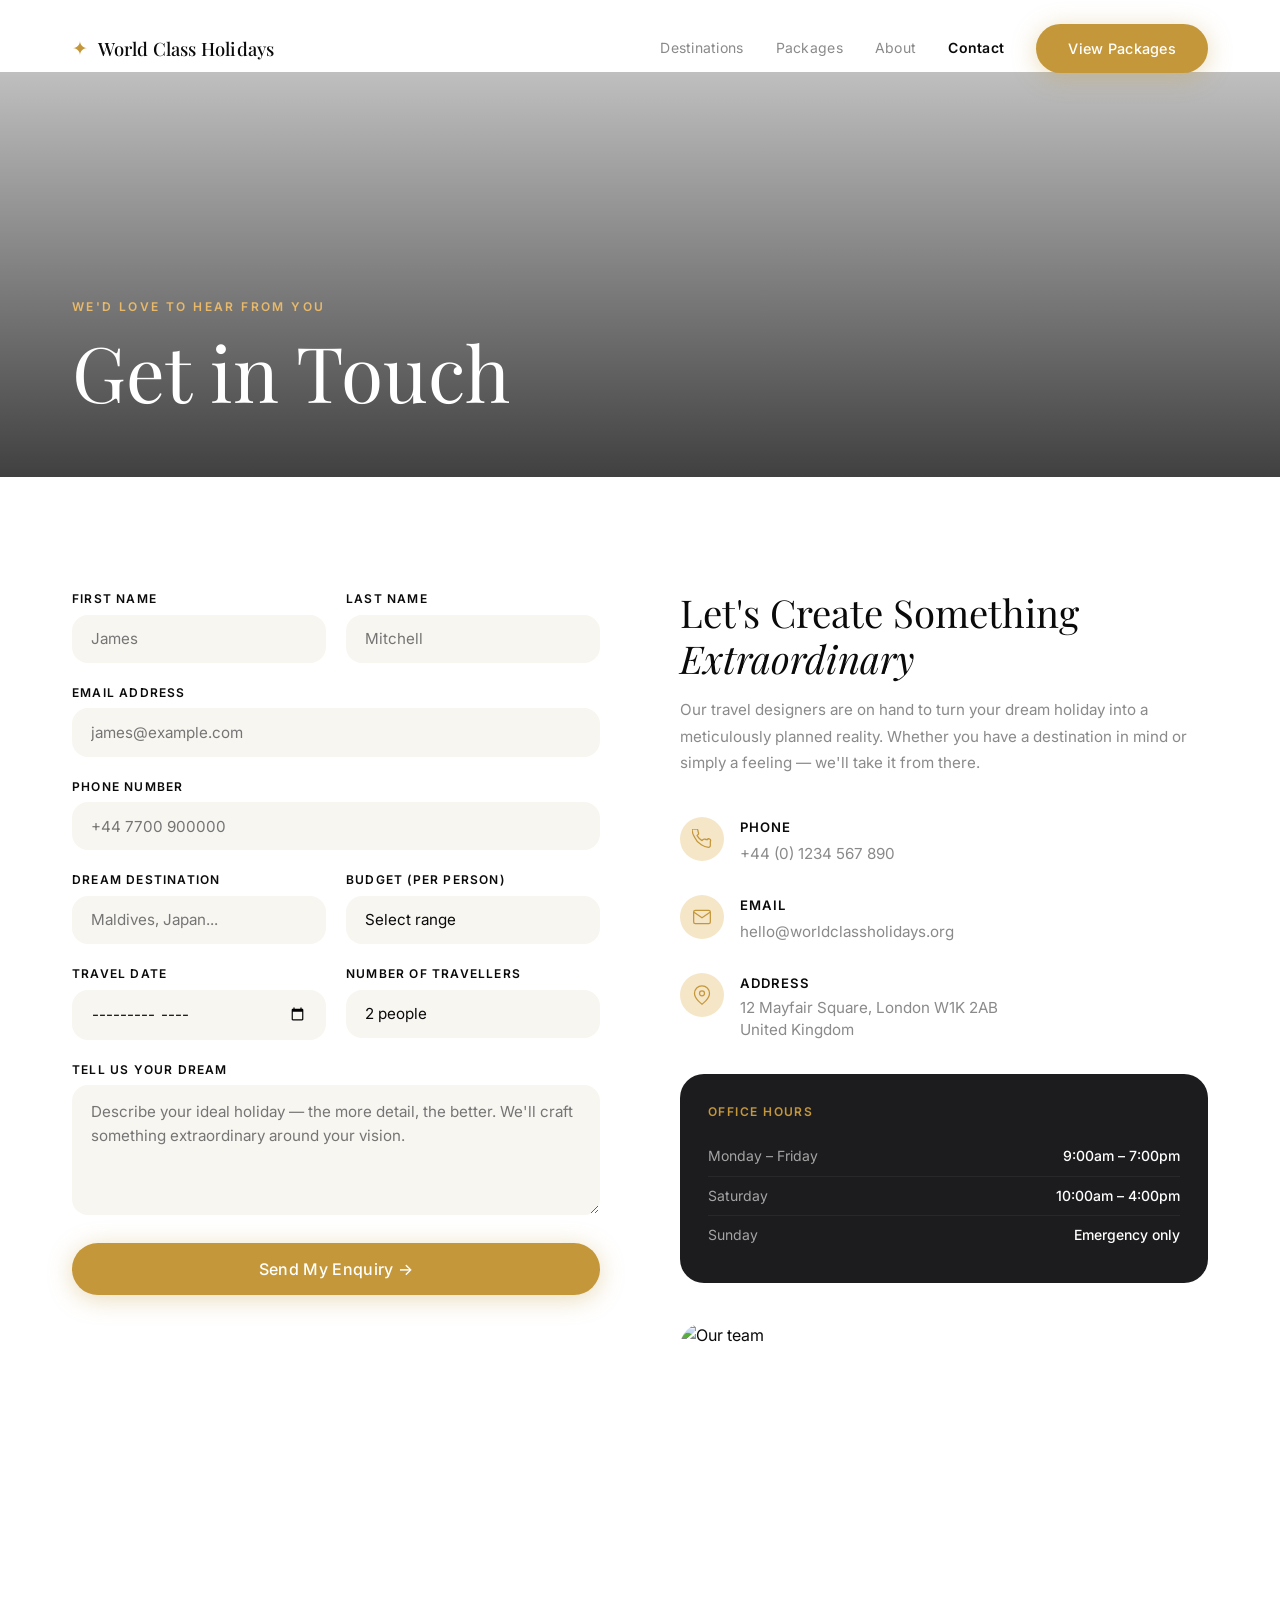
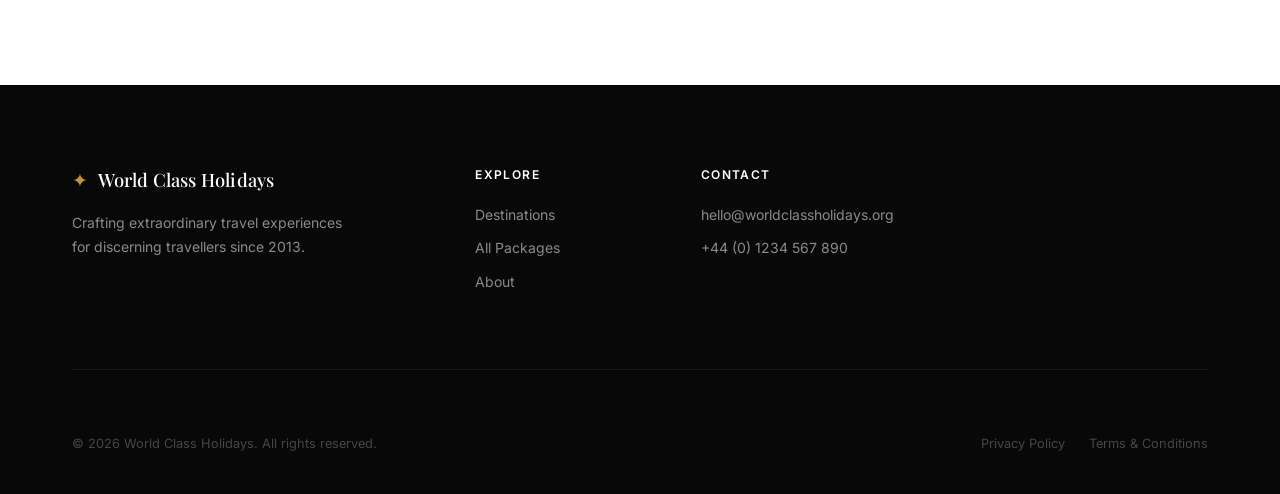
==== contact.html @ 03d46b6d "init" ====
<!DOCTYPE html>
<html lang="en">
<head>
  <meta charset="UTF-8" />
  <meta name="viewport" content="width=device-width, initial-scale=1.0" />
  <title>Contact — World Class Holidays</title>
  <link rel="preconnect" href="https://fonts.googleapis.com" />
  <link rel="preconnect" href="https://fonts.gstatic.com" crossorigin />
  <link href="https://fonts.googleapis.com/css2?family=Playfair+Display:ital,wght@0,300;0,400;0,500;0,700;1,300;1,400&family=Inter:wght@300;400;500;600&display=swap" rel="stylesheet" />
  <link rel="stylesheet" href="style.css" />
  <style>
    .contact-layout {
      display: grid;
      grid-template-columns: 1fr 1fr;
      gap: 5rem;
      align-items: start;
    }
    @media (max-width: 800px) { .contact-layout { grid-template-columns: 1fr; gap: 3rem; } }

    /* Form */
    .contact-form { display: flex; flex-direction: column; gap: 1.25rem; }
    .form-row { display: grid; grid-template-columns: 1fr 1fr; gap: 1.25rem; }
    @media (max-width: 560px) { .form-row { grid-template-columns: 1fr; } }

    .form-group { display: flex; flex-direction: column; gap: 0.4rem; }
    .form-group label {
      font-size: 0.75rem; font-weight: 600;
      letter-spacing: 0.1em; text-transform: uppercase;
      color: var(--dark);
    }
    .form-group input,
    .form-group select,
    .form-group textarea {
      background: var(--off-white);
      border: 1.5px solid transparent;
      border-radius: var(--radius-md);
      padding: 0.85rem 1.1rem;
      font-size: 0.95rem;
      color: var(--dark);
      transition: border-color 0.3s, box-shadow 0.3s;
      font-family: var(--font-body);
      width: 100%;
    }
    .form-group input:focus,
    .form-group select:focus,
    .form-group textarea:focus {
      border-color: var(--gold);
      box-shadow: 0 0 0 4px rgba(196,151,58,0.12);
      outline: none;
      background: var(--white);
    }
    .form-group textarea { resize: vertical; min-height: 130px; line-height: 1.6; }
    .form-group select { appearance: none; cursor: pointer; }

    .form-submit { margin-top: 0.5rem; }
    .form-submit .btn { width: 100%; justify-content: center; padding: 1rem; font-size: 1rem; }

    /* Contact Info */
    .contact-info__title {
      font-family: var(--font-display);
      font-size: clamp(1.8rem, 3vw, 2.8rem);
      font-weight: 400; line-height: 1.2;
      color: var(--dark); margin-bottom: 1rem;
    }
    .contact-info > p {
      font-size: 0.95rem; color: var(--gray-1);
      line-height: 1.75; margin-bottom: 2.5rem;
    }
    .contact-detail {
      display: flex; gap: 1rem;
      align-items: flex-start;
      margin-bottom: 1.75rem;
    }
    .contact-detail__icon {
      width: 44px; height: 44px; flex-shrink: 0;
      border-radius: 50%;
      background: var(--gold-pale);
      display: flex; align-items: center; justify-content: center;
      color: var(--gold); font-size: 1.1rem;
    }
    .contact-detail__icon svg { width: 20px; height: 20px; }
    .contact-detail__text strong {
      display: block; font-size: 0.82rem;
      font-weight: 600; letter-spacing: 0.08em;
      text-transform: uppercase; color: var(--dark);
      margin-bottom: 0.2rem;
    }
    .contact-detail__text a,
    .contact-detail__text p {
      font-size: 0.95rem; color: var(--gray-1);
      line-height: 1.5; transition: color 0.3s;
    }
    .contact-detail__text a:hover { color: var(--gold); }

    .contact-image {
      margin-top: 2.5rem;
      border-radius: var(--radius-lg);
      overflow: hidden;
    }
    .contact-image img {
      width: 100%; height: 250px;
      object-fit: cover; display: block;
    }

    /* Success message */
    .form-success {
      display: none;
      text-align: center;
      padding: 3rem 2rem;
      background: var(--off-white);
      border-radius: var(--radius-lg);
    }
    .form-success.show { display: block; }
    .form-success__icon { font-size: 3rem; margin-bottom: 1rem; }
    .form-success h3 {
      font-family: var(--font-display);
      font-size: 1.8rem; font-weight: 400;
      color: var(--dark); margin-bottom: 0.5rem;
    }
    .form-success p { font-size: 0.95rem; color: var(--gray-1); line-height: 1.6; }

    /* Office hours card */
    .hours-card {
      background: var(--dark-3);
      border-radius: var(--radius-lg);
      padding: 1.75rem;
      margin-top: 2rem;
    }
    .hours-card h4 {
      font-size: 0.75rem; font-weight: 600;
      letter-spacing: 0.12em; text-transform: uppercase;
      color: var(--gold); margin-bottom: 1rem;
    }
    .hours-row {
      display: flex; justify-content: space-between;
      padding: 0.5rem 0;
      border-bottom: 1px solid rgba(255,255,255,0.05);
    }
    .hours-row:last-child { border: none; }
    .hours-row span { font-size: 0.875rem; color: rgba(255,255,255,0.6); }
    .hours-row strong { font-size: 0.875rem; font-weight: 500; color: var(--white); }
  </style>
</head>
<body>
  <header class="nav scrolled" id="nav">
    <div class="nav__inner">
      <a href="index.html" class="nav__logo">
        <span class="nav__logo-mark">✦</span>
        <span class="nav__logo-text" style="color:var(--dark)">World Class Holidays</span>
      </a>
      <nav class="nav__links">
        <a href="destinations.html" style="color:var(--gray-1)">Destinations</a>
        <a href="packages.html" style="color:var(--gray-1)">Packages</a>
        <a href="index.html#about" style="color:var(--gray-1)">About</a>
        <a href="contact.html" style="color:var(--dark);font-weight:600">Contact</a>
      </nav>
      <a href="packages.html" class="btn btn--gold nav__cta">View Packages</a>
      <button class="nav__burger" id="burger" aria-label="Menu">
        <span style="background:var(--dark)"></span>
        <span style="background:var(--dark)"></span>
        <span style="background:var(--dark)"></span>
      </button>
    </div>
    <div class="nav__mobile" id="mobileMenu">
      <a href="destinations.html">Destinations</a>
      <a href="packages.html">Packages</a>
      <a href="index.html#about">About</a>
      <a href="contact.html">Contact</a>
      <a href="packages.html" class="btn btn--gold">View Packages</a>
    </div>
  </header>

  <div style="height:72px"></div>

  <!-- Page Hero -->
  <section class="page-hero" style="height:45vh;min-height:350px">
    <div class="page-hero__bg" style="background-image:url('https://images.unsplash.com/photo-1521737604893-d14cc237f11d?w=1920&q=80')"></div>
    <div class="page-hero__overlay"></div>
    <div class="page-hero__content container">
      <p class="section__eyebrow">We'd Love to Hear From You</p>
      <h1>Get in Touch</h1>
    </div>
  </section>

  <!-- Contact Section -->
  <section class="section" style="background:var(--white)">
    <div class="container">
      <div class="contact-layout">

        <!-- Form -->
        <div class="reveal">
          <div class="contact-form" id="contactForm">
            <div class="form-row">
              <div class="form-group">
                <label>First Name</label>
                <input type="text" placeholder="James" required />
              </div>
              <div class="form-group">
                <label>Last Name</label>
                <input type="text" placeholder="Mitchell" required />
              </div>
            </div>
            <div class="form-group">
              <label>Email Address</label>
              <input type="email" placeholder="james@example.com" required />
            </div>
            <div class="form-group">
              <label>Phone Number</label>
              <input type="tel" placeholder="+44 7700 900000" />
            </div>
            <div class="form-row">
              <div class="form-group">
                <label>Dream Destination</label>
                <input type="text" placeholder="Maldives, Japan..." />
              </div>
              <div class="form-group">
                <label>Budget (per person)</label>
                <select>
                  <option value="">Select range</option>
                  <option>Under £2,000</option>
                  <option>£2,000 – £4,000</option>
                  <option>£4,000 – £7,000</option>
                  <option>£7,000 – £12,000</option>
                  <option>£12,000+</option>
                </select>
              </div>
            </div>
            <div class="form-row">
              <div class="form-group">
                <label>Travel Date</label>
                <input type="month" />
              </div>
              <div class="form-group">
                <label>Number of Travellers</label>
                <select>
                  <option>1 person</option>
                  <option selected>2 people</option>
                  <option>3–4 people</option>
                  <option>5–8 people</option>
                  <option>Group (9+)</option>
                </select>
              </div>
            </div>
            <div class="form-group">
              <label>Tell Us Your Dream</label>
              <textarea placeholder="Describe your ideal holiday — the more detail, the better. We'll craft something extraordinary around your vision."></textarea>
            </div>
            <div class="form-submit">
              <button type="button" class="btn btn--gold" onclick="submitForm()">Send My Enquiry →</button>
            </div>
          </div>

          <div class="form-success" id="formSuccess">
            <div class="form-success__icon">✦</div>
            <h3>Thank You!</h3>
            <p>Your enquiry has been received. One of our travel designers will be in touch within 24 hours to start crafting your perfect journey.</p>
          </div>
        </div>

        <!-- Info -->
        <div class="contact-info reveal">
          <h2 class="contact-info__title">Let's Create Something<br /><em>Extraordinary</em></h2>
          <p>Our travel designers are on hand to turn your dream holiday into a meticulously planned reality. Whether you have a destination in mind or simply a feeling — we'll take it from there.</p>

          <div class="contact-detail">
            <div class="contact-detail__icon">
              <svg viewBox="0 0 24 24" fill="none" stroke="currentColor" stroke-width="1.5"><path d="M22 16.92v3a2 2 0 01-2.18 2 19.79 19.79 0 01-8.63-3.07A19.5 19.5 0 013.07 9.81 19.79 19.79 0 01.07 1.18 2 2 0 012.06 0h3a2 2 0 012 1.72c.127.96.361 1.903.7 2.81a2 2 0 01-.45 2.11L6.09 7.91a16 16 0 006 6l1.27-1.27a2 2 0 012.11-.45 12.84 12.84 0 002.81.7A2 2 0 0122 14.92v2z"/></svg>
            </div>
            <div class="contact-detail__text">
              <strong>Phone</strong>
              <a href="tel:+441234567890">+44 (0) 1234 567 890</a>
            </div>
          </div>

          <div class="contact-detail">
            <div class="contact-detail__icon">
              <svg viewBox="0 0 24 24" fill="none" stroke="currentColor" stroke-width="1.5"><path d="M4 4h16c1.1 0 2 .9 2 2v12c0 1.1-.9 2-2 2H4c-1.1 0-2-.9-2-2V6c0-1.1.9-2 2-2z"/><polyline points="22,6 12,13 2,6"/></svg>
            </div>
            <div class="contact-detail__text">
              <strong>Email</strong>
              <a href="mailto:hello@worldclassholidays.org">hello@worldclassholidays.org</a>
            </div>
          </div>

          <div class="contact-detail">
            <div class="contact-detail__icon">
              <svg viewBox="0 0 24 24" fill="none" stroke="currentColor" stroke-width="1.5"><path d="M21 10c0 7-9 13-9 13s-9-6-9-13a9 9 0 0118 0z"/><circle cx="12" cy="10" r="3"/></svg>
            </div>
            <div class="contact-detail__text">
              <strong>Address</strong>
              <p>12 Mayfair Square, London W1K 2AB<br />United Kingdom</p>
            </div>
          </div>

          <div class="hours-card">
            <h4>Office Hours</h4>
            <div class="hours-row">
              <span>Monday – Friday</span>
              <strong>9:00am – 7:00pm</strong>
            </div>
            <div class="hours-row">
              <span>Saturday</span>
              <strong>10:00am – 4:00pm</strong>
            </div>
            <div class="hours-row">
              <span>Sunday</span>
              <strong>Emergency only</strong>
            </div>
          </div>

          <div class="contact-image">
            <img src="https://images.unsplash.com/photo-1600880292203-757bb62b4baf?w=700&q=80" alt="Our team" loading="lazy" />
          </div>
        </div>

      </div>
    </div>
  </section>

  <footer class="footer">
    <div class="container">
      <div class="footer__top">
        <div class="footer__brand">
          <a href="index.html" class="nav__logo">
            <span class="nav__logo-mark">✦</span>
            <span class="nav__logo-text">World Class Holidays</span>
          </a>
          <p>Crafting extraordinary travel experiences for discerning travellers since 2013.</p>
        </div>
        <div class="footer__col">
          <h4>Explore</h4>
          <a href="destinations.html">Destinations</a>
          <a href="packages.html">All Packages</a>
          <a href="index.html#about">About</a>
        </div>
        <div class="footer__col">
          <h4>Contact</h4>
          <a href="mailto:hello@worldclassholidays.org">hello@worldclassholidays.org</a>
          <a href="tel:+441234567890">+44 (0) 1234 567 890</a>
        </div>
      </div>
      <div class="footer__bottom">
        <p>© 2026 World Class Holidays. All rights reserved.</p>
        <div class="footer__legal">
          <a href="#">Privacy Policy</a>
          <a href="#">Terms & Conditions</a>
        </div>
      </div>
    </div>
  </footer>

  <script src="script.js"></script>
  <script>
    function submitForm() {
      const form = document.getElementById('contactForm');
      const success = document.getElementById('formSuccess');
      form.style.opacity = '0';
      form.style.transition = 'opacity 0.4s ease';
      setTimeout(() => {
        form.style.display = 'none';
        success.classList.add('show');
      }, 400);
    }
  </script>
</body>
</html>
---- style.css ----
/* ═══════════════════════════════════════════════════════
   WORLD CLASS HOLIDAYS — Design System
   Apple-level premium travel website
═══════════════════════════════════════════════════════ */

/* ── Tokens ────────────────────────────────────────── */
:root {
  --black:      #000000;
  --dark:       #0A0A0A;
  --dark-2:     #111111;
  --dark-3:     #1C1C1E;
  --gold:       #C4973A;
  --gold-light: #E8B96A;
  --gold-pale:  #F5E6C8;
  --white:      #FFFFFF;
  --off-white:  #F8F6F1;
  --gray-1:     #8A8A8A;
  --gray-2:     #3A3A3A;
  --radius-sm:  8px;
  --radius-md:  16px;
  --radius-lg:  24px;
  --radius-xl:  40px;
  --shadow-sm:  0 2px 16px rgba(0,0,0,0.06);
  --shadow-md:  0 8px 40px rgba(0,0,0,0.10);
  --shadow-lg:  0 20px 60px rgba(0,0,0,0.14);
  --ease-spring: cubic-bezier(0.16, 1, 0.3, 1);
  --ease-out:   cubic-bezier(0.25, 0, 0, 1);
  --transition: 0.5s var(--ease-spring);
  --font-display: 'Playfair Display', Georgia, serif;
  --font-body:    'Inter', -apple-system, BlinkMacSystemFont, sans-serif;
}

/* ── Reset ─────────────────────────────────────────── */
*, *::before, *::after { box-sizing: border-box; margin: 0; padding: 0; }
html { scroll-behavior: smooth; -webkit-font-smoothing: antialiased; }
body {
  font-family: var(--font-body);
  font-size: 16px;
  line-height: 1.6;
  color: var(--dark);
  background: var(--white);
  overflow-x: hidden;
}
img { display: block; max-width: 100%; }
a { text-decoration: none; color: inherit; }
input, button { font-family: inherit; border: none; outline: none; }

/* ── Container ─────────────────────────────────────── */
.container {
  width: 100%;
  max-width: 1200px;
  margin: 0 auto;
  padding: 0 2rem;
}

/* ── Buttons ───────────────────────────────────────── */
.btn {
  display: inline-flex;
  align-items: center;
  gap: 0.5rem;
  padding: 0.8rem 2rem;
  border-radius: var(--radius-xl);
  font-size: 0.9rem;
  font-weight: 500;
  letter-spacing: 0.02em;
  cursor: pointer;
  transition: var(--transition);
  white-space: nowrap;
}
.btn--gold {
  background: var(--gold);
  color: var(--white);
  box-shadow: 0 4px 24px rgba(196,151,58,0.35);
}
.btn--gold:hover {
  background: var(--gold-light);
  transform: translateY(-2px);
  box-shadow: 0 8px 32px rgba(196,151,58,0.45);
}
.btn--outline {
  background: transparent;
  color: var(--dark);
  border: 1.5px solid rgba(0,0,0,0.2);
}
.btn--outline:hover {
  border-color: var(--gold);
  color: var(--gold);
  transform: translateY(-2px);
}
.btn--outline-white {
  background: transparent;
  color: var(--white);
  border: 1.5px solid rgba(255,255,255,0.4);
}
.btn--outline-white:hover {
  border-color: var(--white);
  background: rgba(255,255,255,0.1);
}

/* ── Scroll Reveal ─────────────────────────────────── */
.reveal {
  opacity: 0;
  transform: translateY(28px);
  transition: opacity 0.7s var(--ease-spring), transform 0.7s var(--ease-spring);
}
.reveal.visible {
  opacity: 1;
  transform: translateY(0);
}

/* ══════════════════════════════════════════════════════
   NAV
══════════════════════════════════════════════════════ */
.nav {
  position: fixed;
  top: 0; left: 0; right: 0;
  z-index: 100;
  padding: 1.5rem 0;
  transition: background 0.4s ease, padding 0.4s ease, box-shadow 0.4s ease;
}
.nav.scrolled {
  background: rgba(255,255,255,0.88);
  backdrop-filter: blur(20px);
  -webkit-backdrop-filter: blur(20px);
  padding: 1rem 0;
  box-shadow: 0 1px 0 rgba(0,0,0,0.06);
}
.nav.scrolled .nav__logo-text,
.nav.scrolled .nav__logo-mark,
.nav.scrolled .nav__links a {
  color: var(--dark);
}
.nav.scrolled .btn--outline {
  border-color: rgba(0,0,0,0.2);
  color: var(--dark);
}
.nav__inner {
  max-width: 1200px;
  margin: 0 auto;
  padding: 0 2rem;
  display: flex;
  align-items: center;
  gap: 2rem;
}
.nav__logo {
  display: flex;
  align-items: center;
  gap: 0.6rem;
  margin-right: auto;
}
.nav__logo-mark {
  color: var(--gold);
  font-size: 1.2rem;
}
.nav__logo-text {
  font-family: var(--font-display);
  font-size: 1.15rem;
  font-weight: 500;
  color: var(--white);
  transition: color 0.4s;
  letter-spacing: 0.01em;
}
.nav__links {
  display: flex;
  gap: 2rem;
}
.nav__links a {
  font-size: 0.875rem;
  font-weight: 400;
  color: rgba(255,255,255,0.85);
  letter-spacing: 0.02em;
  transition: color 0.3s;
  position: relative;
}
.nav__links a::after {
  content: '';
  position: absolute;
  bottom: -4px;
  left: 0; right: 0;
  height: 1px;
  background: var(--gold);
  transform: scaleX(0);
  transform-origin: left;
  transition: transform 0.3s var(--ease-out);
}
.nav__links a:hover { color: var(--white); }
.nav__links a:hover::after { transform: scaleX(1); }
.nav.scrolled .nav__links a { color: var(--gray-1); }
.nav.scrolled .nav__links a:hover { color: var(--dark); }
.nav__cta { display: none; }
@media (min-width: 900px) { .nav__cta { display: inline-flex; } }
.nav__burger {
  display: none;
  flex-direction: column;
  gap: 5px;
  background: none;
  cursor: pointer;
  padding: 4px;
}
.nav__burger span {
  display: block;
  width: 22px; height: 2px;
  background: var(--white);
  border-radius: 2px;
  transition: var(--transition);
}
.nav.scrolled .nav__burger span { background: var(--dark); }
@media (max-width: 899px) {
  .nav__links { display: none; }
  .nav__burger { display: flex; }
}
.nav__mobile {
  display: none;
  flex-direction: column;
  padding: 1rem 2rem 2rem;
  background: var(--white);
  border-top: 1px solid rgba(0,0,0,0.06);
  gap: 0.25rem;
}
.nav__mobile.open { display: flex; }
.nav__mobile a {
  padding: 0.75rem 0;
  font-size: 1rem;
  color: var(--dark);
  border-bottom: 1px solid rgba(0,0,0,0.05);
}
.nav__mobile .btn { margin-top: 1rem; text-align: center; justify-content: center; }

/* ══════════════════════════════════════════════════════
   HERO
══════════════════════════════════════════════════════ */
.hero {
  position: relative;
  height: 100vh;
  min-height: 700px;
  display: flex;
  align-items: center;
  overflow: hidden;
}
.hero__bg {
  position: absolute;
  inset: 0;
  background-image: url('https://images.unsplash.com/photo-1506905925346-21bda4d32df4?w=1920&q=85');
  background-size: cover;
  background-position: center;
  will-change: transform;
  animation: kenBurns 22s ease-in-out infinite alternate;
}
@keyframes kenBurns {
  from { transform: scale(1); }
  to   { transform: scale(1.07); }
}
.hero__overlay {
  position: absolute;
  inset: 0;
  background: linear-gradient(
    160deg,
    rgba(0,0,0,0.55) 0%,
    rgba(0,0,0,0.35) 50%,
    rgba(0,0,0,0.20) 100%
  );
}
.hero__content {
  position: relative;
  z-index: 2;
  max-width: 1200px;
  margin: 0 auto;
  padding: 0 2rem;
  padding-top: 5rem;
  width: 100%;
}
.hero__eyebrow {
  font-size: 0.8rem;
  font-weight: 500;
  letter-spacing: 0.18em;
  text-transform: uppercase;
  color: var(--gold-light);
  margin-bottom: 1.25rem;
  transition-delay: 0.1s;
}
.hero__title {
  font-family: var(--font-display);
  font-size: clamp(3rem, 7vw, 6.5rem);
  font-weight: 300;
  line-height: 1.08;
  color: var(--white);
  margin-bottom: 1.5rem;
  transition-delay: 0.2s;
}
.hero__title em {
  font-style: italic;
  color: var(--gold-light);
}
.hero__sub {
  font-size: clamp(1rem, 1.6vw, 1.2rem);
  font-weight: 300;
  color: rgba(255,255,255,0.8);
  max-width: 520px;
  line-height: 1.7;
  margin-bottom: 3rem;
  transition-delay: 0.3s;
}
.hero__search { transition-delay: 0.45s; }

/* Search Bar */
.search-bar {
  display: flex;
  align-items: center;
  background: rgba(255,255,255,0.12);
  backdrop-filter: blur(20px);
  -webkit-backdrop-filter: blur(20px);
  border: 1px solid rgba(255,255,255,0.25);
  border-radius: var(--radius-xl);
  padding: 0.5rem 0.5rem 0.5rem 1.5rem;
  max-width: 700px;
  gap: 0;
  box-shadow: 0 8px 40px rgba(0,0,0,0.25);
}
.search-bar__field {
  flex: 1;
  padding: 0.5rem 1.5rem 0.5rem 0;
  min-width: 0;
}
.search-bar__field label {
  display: block;
  font-size: 0.7rem;
  font-weight: 600;
  letter-spacing: 0.1em;
  text-transform: uppercase;
  color: rgba(255,255,255,0.6);
  margin-bottom: 0.2rem;
}
.search-bar__field input {
  background: none;
  color: var(--white);
  font-size: 0.95rem;
  font-weight: 400;
  width: 100%;
}
.search-bar__field input::placeholder { color: rgba(255,255,255,0.55); }
.search-bar__divider {
  width: 1px;
  height: 32px;
  background: rgba(255,255,255,0.2);
  margin: 0 0.5rem;
  flex-shrink: 0;
}
.search-bar__btn {
  background: var(--gold);
  color: var(--white);
  border-radius: var(--radius-xl);
  padding: 0.9rem 1.8rem;
  font-size: 0.9rem;
  font-weight: 600;
  cursor: pointer;
  transition: var(--transition);
  flex-shrink: 0;
  box-shadow: 0 4px 20px rgba(196,151,58,0.4);
}
.search-bar__btn:hover {
  background: var(--gold-light);
  transform: scale(1.03);
}

/* Scroll Hint */
.hero__scroll-hint {
  position: absolute;
  bottom: 2.5rem;
  left: 50%;
  transform: translateX(-50%);
  z-index: 2;
  display: flex;
  flex-direction: column;
  align-items: center;
  gap: 0.5rem;
}
.hero__scroll-hint span {
  font-size: 0.7rem;
  letter-spacing: 0.15em;
  text-transform: uppercase;
  color: rgba(255,255,255,0.5);
}
.hero__scroll-line {
  width: 1px;
  height: 50px;
  background: linear-gradient(to bottom, rgba(255,255,255,0.5), transparent);
  animation: scrollPulse 2s ease-in-out infinite;
}
@keyframes scrollPulse {
  0%, 100% { opacity: 0.3; transform: scaleY(1); }
  50%       { opacity: 1;   transform: scaleY(1.1); }
}

/* ══════════════════════════════════════════════════════
   STATS
══════════════════════════════════════════════════════ */
.stats {
  padding: 4rem 0;
  background: var(--dark);
  border-top: 1px solid rgba(255,255,255,0.05);
}
.stats__grid {
  display: grid;
  grid-template-columns: repeat(4, 1fr);
  gap: 2rem;
  text-align: center;
}
@media (max-width: 700px) { .stats__grid { grid-template-columns: repeat(2, 1fr); } }
.stats__item p {
  font-size: 0.8rem;
  font-weight: 400;
  letter-spacing: 0.08em;
  text-transform: uppercase;
  color: var(--gray-1);
  margin-top: 0.4rem;
}
.stats__num {
  font-family: var(--font-display);
  font-size: clamp(2.2rem, 4vw, 3.5rem);
  font-weight: 300;
  color: var(--white);
}
.stats__suffix {
  font-family: var(--font-display);
  font-size: 1.8rem;
  font-weight: 300;
  color: var(--gold);
}

/* ══════════════════════════════════════════════════════
   SECTION SHARED
══════════════════════════════════════════════════════ */
.section { padding: 7rem 0; }
.section__header {
  text-align: center;
  max-width: 640px;
  margin: 0 auto 4rem;
}
.section__eyebrow {
  font-size: 0.75rem;
  font-weight: 600;
  letter-spacing: 0.2em;
  text-transform: uppercase;
  color: var(--gold);
  margin-bottom: 0.8rem;
}
.section__title {
  font-family: var(--font-display);
  font-size: clamp(2rem, 4vw, 3rem);
  font-weight: 400;
  line-height: 1.2;
  color: var(--dark);
  margin-bottom: 1rem;
}
.section__sub {
  font-size: 1.05rem;
  font-weight: 300;
  color: var(--gray-1);
  line-height: 1.7;
}
.section__cta { text-align: center; margin-top: 3rem; }

/* ══════════════════════════════════════════════════════
   DESTINATIONS
══════════════════════════════════════════════════════ */
.destinations { background: var(--off-white); }
.dest__grid {
  display: grid;
  grid-template-columns: repeat(3, 1fr);
  grid-template-rows: auto auto;
  gap: 1.25rem;
}
@media (max-width: 900px) { .dest__grid { grid-template-columns: repeat(2, 1fr); } }
@media (max-width: 600px) { .dest__grid { grid-template-columns: 1fr; } }

.dest__card {
  position: relative;
  border-radius: var(--radius-lg);
  overflow: hidden;
  background: var(--dark);
  cursor: pointer;
  transition: transform 0.5s var(--ease-spring), box-shadow 0.5s var(--ease-spring);
  box-shadow: var(--shadow-sm);
}
.dest__card:hover {
  transform: translateY(-8px);
  box-shadow: var(--shadow-lg);
}
.dest__card--large {
  grid-column: span 1;
  grid-row: span 2;
}
@media (max-width: 900px) { .dest__card--large { grid-column: span 2; grid-row: span 1; } }
@media (max-width: 600px) { .dest__card--large { grid-column: span 1; } }

.dest__img {
  width: 100%;
  height: 100%;
  min-height: 240px;
  background-size: cover;
  background-position: center;
  transition: transform 0.7s var(--ease-spring);
}
.dest__card--large .dest__img { min-height: 500px; }
.dest__card:hover .dest__img { transform: scale(1.05); }

.dest__info {
  position: absolute;
  bottom: 0; left: 0; right: 0;
  padding: 2rem 1.5rem 1.5rem;
  background: linear-gradient(to top, rgba(0,0,0,0.80) 0%, transparent 100%);
  color: var(--white);
}
.dest__region {
  font-size: 0.72rem;
  letter-spacing: 0.15em;
  text-transform: uppercase;
  color: var(--gold-light);
  margin-bottom: 0.3rem;
}
.dest__info h3 {
  font-family: var(--font-display);
  font-size: 1.6rem;
  font-weight: 400;
  margin-bottom: 0.4rem;
}
.dest__card--large .dest__info h3 { font-size: 2.2rem; }
.dest__desc {
  font-size: 0.9rem;
  color: rgba(255,255,255,0.7);
  margin-bottom: 0.75rem;
}
.dest__link {
  font-size: 0.82rem;
  font-weight: 600;
  letter-spacing: 0.04em;
  color: var(--gold-light);
  display: inline-flex;
  align-items: center;
  gap: 0.3rem;
  transition: gap 0.3s;
}
.dest__link:hover { gap: 0.7rem; }
.dest__link span { transition: transform 0.3s; }
.dest__card:hover .dest__link span { transform: translateX(4px); }

/* ══════════════════════════════════════════════════════
   PACKAGES
══════════════════════════════════════════════════════ */
.packages { background: var(--white); }
.pkg__grid {
  display: grid;
  grid-template-columns: repeat(3, 1fr);
  gap: 1.5rem;
}
@media (max-width: 900px) { .pkg__grid { grid-template-columns: repeat(2, 1fr); } }
@media (max-width: 600px) { .pkg__grid { grid-template-columns: 1fr; } }

.pkg__card {
  border-radius: var(--radius-lg);
  overflow: hidden;
  background: var(--white);
  box-shadow: var(--shadow-sm);
  border: 1px solid rgba(0,0,0,0.06);
  transition: transform 0.5s var(--ease-spring), box-shadow 0.5s var(--ease-spring);
}
.pkg__card:hover {
  transform: translateY(-8px);
  box-shadow: var(--shadow-lg);
}
.pkg__img {
  position: relative;
  height: 220px;
  background-size: cover;
  background-position: center;
  transition: transform 0.7s var(--ease-spring);
  overflow: hidden;
}
.pkg__card:hover .pkg__img { transform: scale(1.04); }
.pkg__badge {
  position: absolute;
  top: 1rem; left: 1rem;
  background: var(--gold);
  color: var(--white);
  font-size: 0.72rem;
  font-weight: 600;
  letter-spacing: 0.06em;
  text-transform: uppercase;
  padding: 0.3rem 0.8rem;
  border-radius: var(--radius-xl);
}
.pkg__badge--new { background: #1D6344; }
.pkg__body {
  padding: 1.75rem;
}
.pkg__tag {
  font-size: 0.75rem;
  font-weight: 600;
  letter-spacing: 0.12em;
  text-transform: uppercase;
  color: var(--gold);
  margin-bottom: 0.5rem;
}
.pkg__body h3 {
  font-family: var(--font-display);
  font-size: 1.5rem;
  font-weight: 400;
  margin-bottom: 0.75rem;
  color: var(--dark);
}
.pkg__body > p {
  font-size: 0.9rem;
  color: var(--gray-1);
  line-height: 1.65;
  margin-bottom: 1.25rem;
}
.pkg__features {
  list-style: none;
  display: flex;
  flex-direction: column;
  gap: 0.4rem;
  margin-bottom: 1.5rem;
}
.pkg__features li {
  font-size: 0.85rem;
  color: var(--dark);
  font-weight: 400;
}
.pkg__features li::first-letter { color: var(--gold); }
.pkg__footer {
  display: flex;
  align-items: center;
  justify-content: space-between;
  gap: 1rem;
  padding-top: 1.25rem;
  border-top: 1px solid rgba(0,0,0,0.07);
}
.pkg__price { display: flex; align-items: baseline; gap: 0.25rem; }
.pkg__from {
  font-size: 0.72rem;
  color: var(--gray-1);
  letter-spacing: 0.05em;
  text-transform: uppercase;
}
.pkg__amount {
  font-family: var(--font-display);
  font-size: 1.6rem;
  font-weight: 400;
  color: var(--dark);
}
.pkg__per {
  font-size: 0.75rem;
  color: var(--gray-1);
}

/* ══════════════════════════════════════════════════════
   HOW IT WORKS
══════════════════════════════════════════════════════ */
.how { background: var(--off-white); }
.how__grid {
  display: grid;
  grid-template-columns: 1fr auto 1fr auto 1fr;
  gap: 0;
  align-items: start;
}
@media (max-width: 800px) {
  .how__grid { grid-template-columns: 1fr; }
  .how__connector { display: none; }
}
.how__step {
  text-align: center;
  padding: 2rem 1.5rem;
}
.how__num {
  font-family: var(--font-display);
  font-size: 3.5rem;
  font-weight: 300;
  color: var(--gold);
  opacity: 0.4;
  line-height: 1;
  margin-bottom: 1rem;
}
.how__step h3 {
  font-family: var(--font-display);
  font-size: 1.25rem;
  font-weight: 500;
  margin-bottom: 0.75rem;
  color: var(--dark);
}
.how__step p {
  font-size: 0.9rem;
  color: var(--gray-1);
  line-height: 1.7;
  max-width: 260px;
  margin: 0 auto;
}
.how__connector {
  margin-top: 3.5rem;
  width: 60px;
  height: 1px;
  background: linear-gradient(to right, var(--gold-pale), var(--gold), var(--gold-pale));
  flex-shrink: 0;
}

/* ══════════════════════════════════════════════════════
   QUOTE BAND
══════════════════════════════════════════════════════ */
.quote-band {
  background: var(--dark-3);
  padding: 6rem 0;
}
.quote-band blockquote {
  text-align: center;
  max-width: 740px;
  margin: 0 auto;
}
.quote-band blockquote p {
  font-family: var(--font-display);
  font-size: clamp(1.4rem, 3vw, 2.2rem);
  font-weight: 300;
  font-style: italic;
  color: var(--white);
  line-height: 1.55;
  margin-bottom: 1.5rem;
}
.quote-band blockquote cite {
  font-size: 0.8rem;
  letter-spacing: 0.15em;
  text-transform: uppercase;
  color: var(--gold);
  font-style: normal;
}

/* ══════════════════════════════════════════════════════
   TESTIMONIALS
══════════════════════════════════════════════════════ */
.testimonials { background: var(--white); overflow: hidden; }
.testi__track {
  display: grid;
  grid-template-columns: repeat(4, 1fr);
  gap: 1.25rem;
  transition: transform 0.6s var(--ease-spring);
}
@media (max-width: 1000px) { .testi__track { grid-template-columns: repeat(2, 1fr); } }
@media (max-width: 600px)  { .testi__track { grid-template-columns: 1fr; } }

.testi__card {
  background: var(--off-white);
  border-radius: var(--radius-lg);
  padding: 2rem;
  border: 1px solid rgba(0,0,0,0.05);
  transition: transform 0.4s var(--ease-spring), box-shadow 0.4s;
}
.testi__card:hover {
  transform: translateY(-6px);
  box-shadow: var(--shadow-md);
}
.testi__stars {
  color: var(--gold);
  font-size: 0.9rem;
  letter-spacing: 0.1em;
  margin-bottom: 1rem;
}
.testi__card > p {
  font-size: 0.92rem;
  color: var(--dark);
  line-height: 1.75;
  font-style: italic;
  margin-bottom: 1.5rem;
}
.testi__author {
  display: flex;
  align-items: center;
  gap: 0.75rem;
}
.testi__author img {
  width: 44px; height: 44px;
  border-radius: 50%;
  object-fit: cover;
}
.testi__author strong {
  display: block;
  font-size: 0.875rem;
  font-weight: 600;
  color: var(--dark);
}
.testi__author span {
  font-size: 0.78rem;
  color: var(--gray-1);
}
.testi__dots {
  display: flex;
  justify-content: center;
  gap: 0.5rem;
  margin-top: 2.5rem;
}
.testi__dot {
  width: 8px; height: 8px;
  border-radius: 50%;
  background: rgba(0,0,0,0.15);
  cursor: pointer;
  border: none;
  transition: var(--transition);
}
.testi__dot.active {
  background: var(--gold);
  transform: scale(1.3);
}

/* ══════════════════════════════════════════════════════
   ABOUT
══════════════════════════════════════════════════════ */
.about { background: var(--off-white); }
.about__inner {
  display: grid;
  grid-template-columns: 1fr 1fr;
  gap: 5rem;
  align-items: center;
}
@media (max-width: 800px) {
  .about__inner { grid-template-columns: 1fr; gap: 3rem; }
}
.about__img img {
  width: 100%;
  height: 520px;
  object-fit: cover;
  border-radius: var(--radius-lg);
  box-shadow: var(--shadow-lg);
}
.about__text h2 {
  font-family: var(--font-display);
  font-size: clamp(1.8rem, 3vw, 2.5rem);
  font-weight: 400;
  line-height: 1.25;
  margin-bottom: 1.5rem;
  color: var(--dark);
}
.about__text p {
  font-size: 0.95rem;
  color: var(--gray-1);
  line-height: 1.8;
  margin-bottom: 1rem;
}
.about__text .btn { margin-top: 1.5rem; }

/* ══════════════════════════════════════════════════════
   NEWSLETTER
══════════════════════════════════════════════════════ */
.newsletter {
  background: var(--dark);
  padding: 5rem 0;
}
.newsletter__inner {
  display: flex;
  align-items: center;
  justify-content: space-between;
  gap: 3rem;
}
@media (max-width: 800px) {
  .newsletter__inner { flex-direction: column; text-align: center; }
}
.newsletter__text h2 {
  font-family: var(--font-display);
  font-size: clamp(1.6rem, 3vw, 2.2rem);
  font-weight: 400;
  color: var(--white);
  margin-bottom: 0.5rem;
}
.newsletter__text p {
  font-size: 0.9rem;
  color: var(--gray-1);
  max-width: 420px;
  line-height: 1.65;
}
.newsletter__form {
  display: flex;
  gap: 0.75rem;
  flex-shrink: 0;
}
@media (max-width: 500px) {
  .newsletter__form { flex-direction: column; width: 100%; }
  .newsletter__form .btn { justify-content: center; }
}
.newsletter__form input {
  background: rgba(255,255,255,0.08);
  border: 1px solid rgba(255,255,255,0.15);
  color: var(--white);
  border-radius: var(--radius-xl);
  padding: 0.8rem 1.5rem;
  font-size: 0.9rem;
  min-width: 260px;
  transition: border-color 0.3s;
}
.newsletter__form input::placeholder { color: rgba(255,255,255,0.35); }
.newsletter__form input:focus {
  border-color: var(--gold);
  background: rgba(255,255,255,0.11);
}

/* ══════════════════════════════════════════════════════
   FOOTER
══════════════════════════════════════════════════════ */
.footer {
  background: #080808;
  padding: 5rem 0 2.5rem;
  color: var(--white);
}
.footer__top {
  display: grid;
  grid-template-columns: 2fr 1fr 1fr 1.5fr;
  gap: 3rem;
  margin-bottom: 4rem;
  padding-bottom: 4rem;
  border-bottom: 1px solid rgba(255,255,255,0.07);
}
@media (max-width: 900px) { .footer__top { grid-template-columns: 1fr 1fr; } }
@media (max-width: 500px) { .footer__top { grid-template-columns: 1fr; } }
.footer__brand .nav__logo { margin-bottom: 1rem; }
.footer__brand .nav__logo-text { color: var(--white); }
.footer__brand > p {
  font-size: 0.875rem;
  color: var(--gray-1);
  line-height: 1.7;
  max-width: 280px;
  margin-top: 0.5rem;
}
.footer__social {
  display: flex;
  gap: 0.75rem;
  margin-top: 1.5rem;
}
.footer__social a {
  display: flex;
  align-items: center;
  justify-content: center;
  width: 36px; height: 36px;
  border-radius: 50%;
  border: 1px solid rgba(255,255,255,0.15);
  color: var(--gray-1);
  transition: var(--transition);
}
.footer__social a svg { width: 16px; height: 16px; }
.footer__social a:hover {
  border-color: var(--gold);
  color: var(--gold);
  transform: translateY(-2px);
}
.footer__col h4 {
  font-size: 0.75rem;
  font-weight: 600;
  letter-spacing: 0.12em;
  text-transform: uppercase;
  color: var(--white);
  margin-bottom: 1.25rem;
}
.footer__col a {
  display: block;
  font-size: 0.875rem;
  color: var(--gray-1);
  margin-bottom: 0.7rem;
  transition: color 0.3s;
}
.footer__col a:hover { color: var(--gold); }
.footer__bottom {
  display: flex;
  align-items: center;
  justify-content: space-between;
  flex-wrap: wrap;
  gap: 1rem;
}
.footer__bottom p {
  font-size: 0.8rem;
  color: rgba(255,255,255,0.25);
}
.footer__legal {
  display: flex;
  gap: 1.5rem;
}
.footer__legal a {
  font-size: 0.8rem;
  color: rgba(255,255,255,0.25);
  transition: color 0.3s;
}
.footer__legal a:hover { color: var(--gray-1); }

/* ══════════════════════════════════════════════════════
   INNER PAGES — PAGE HERO
══════════════════════════════════════════════════════ */
.page-hero {
  position: relative;
  height: 55vh;
  min-height: 420px;
  display: flex;
  align-items: flex-end;
  padding-bottom: 4rem;
  overflow: hidden;
}
.page-hero__bg {
  position: absolute;
  inset: 0;
  background-size: cover;
  background-position: center;
  animation: kenBurns 20s ease-in-out infinite alternate;
}
.page-hero__overlay {
  position: absolute;
  inset: 0;
  background: linear-gradient(to top, rgba(0,0,0,0.75) 0%, rgba(0,0,0,0.25) 100%);
}
.page-hero__content {
  position: relative;
  z-index: 2;
  width: 100%;
}
.page-hero__content .section__eyebrow { color: var(--gold-light); }
.page-hero__content h1 {
  font-family: var(--font-display);
  font-size: clamp(2.5rem, 6vw, 5rem);
  font-weight: 300;
  color: var(--white);
  line-height: 1.1;
  margin-top: 0.5rem;
}

/* ══════════════════════════════════════════════════════
   RESPONSIVE SEARCH BAR
══════════════════════════════════════════════════════ */
@media (max-width: 700px) {
  .search-bar {
    flex-direction: column;
    border-radius: var(--radius-lg);
    padding: 1rem;
    gap: 0.75rem;
  }
  .search-bar__divider { display: none; }
  .search-bar__field { padding: 0; }
  .search-bar__btn { width: 100%; justify-content: center; }
}

/* ══════════════════════════════════════════════════════
   STAGGER DELAYS for reveal elements
══════════════════════════════════════════════════════ */
.dest__card:nth-child(1) { transition-delay: 0s; }
.dest__card:nth-child(2) { transition-delay: 0.08s; }
.dest__card:nth-child(3) { transition-delay: 0.16s; }
.dest__card:nth-child(4) { transition-delay: 0.24s; }
.dest__card:nth-child(5) { transition-delay: 0.32s; }
.dest__card:nth-child(6) { transition-delay: 0.40s; }
.pkg__card:nth-child(1)  { transition-delay: 0s; }
.pkg__card:nth-child(2)  { transition-delay: 0.1s; }
.pkg__card:nth-child(3)  { transition-delay: 0.2s; }
.stats__item:nth-child(1){ transition-delay: 0s; }
.stats__item:nth-child(2){ transition-delay: 0.08s; }
.stats__item:nth-child(3){ transition-delay: 0.16s; }
.stats__item:nth-child(4){ transition-delay: 0.24s; }
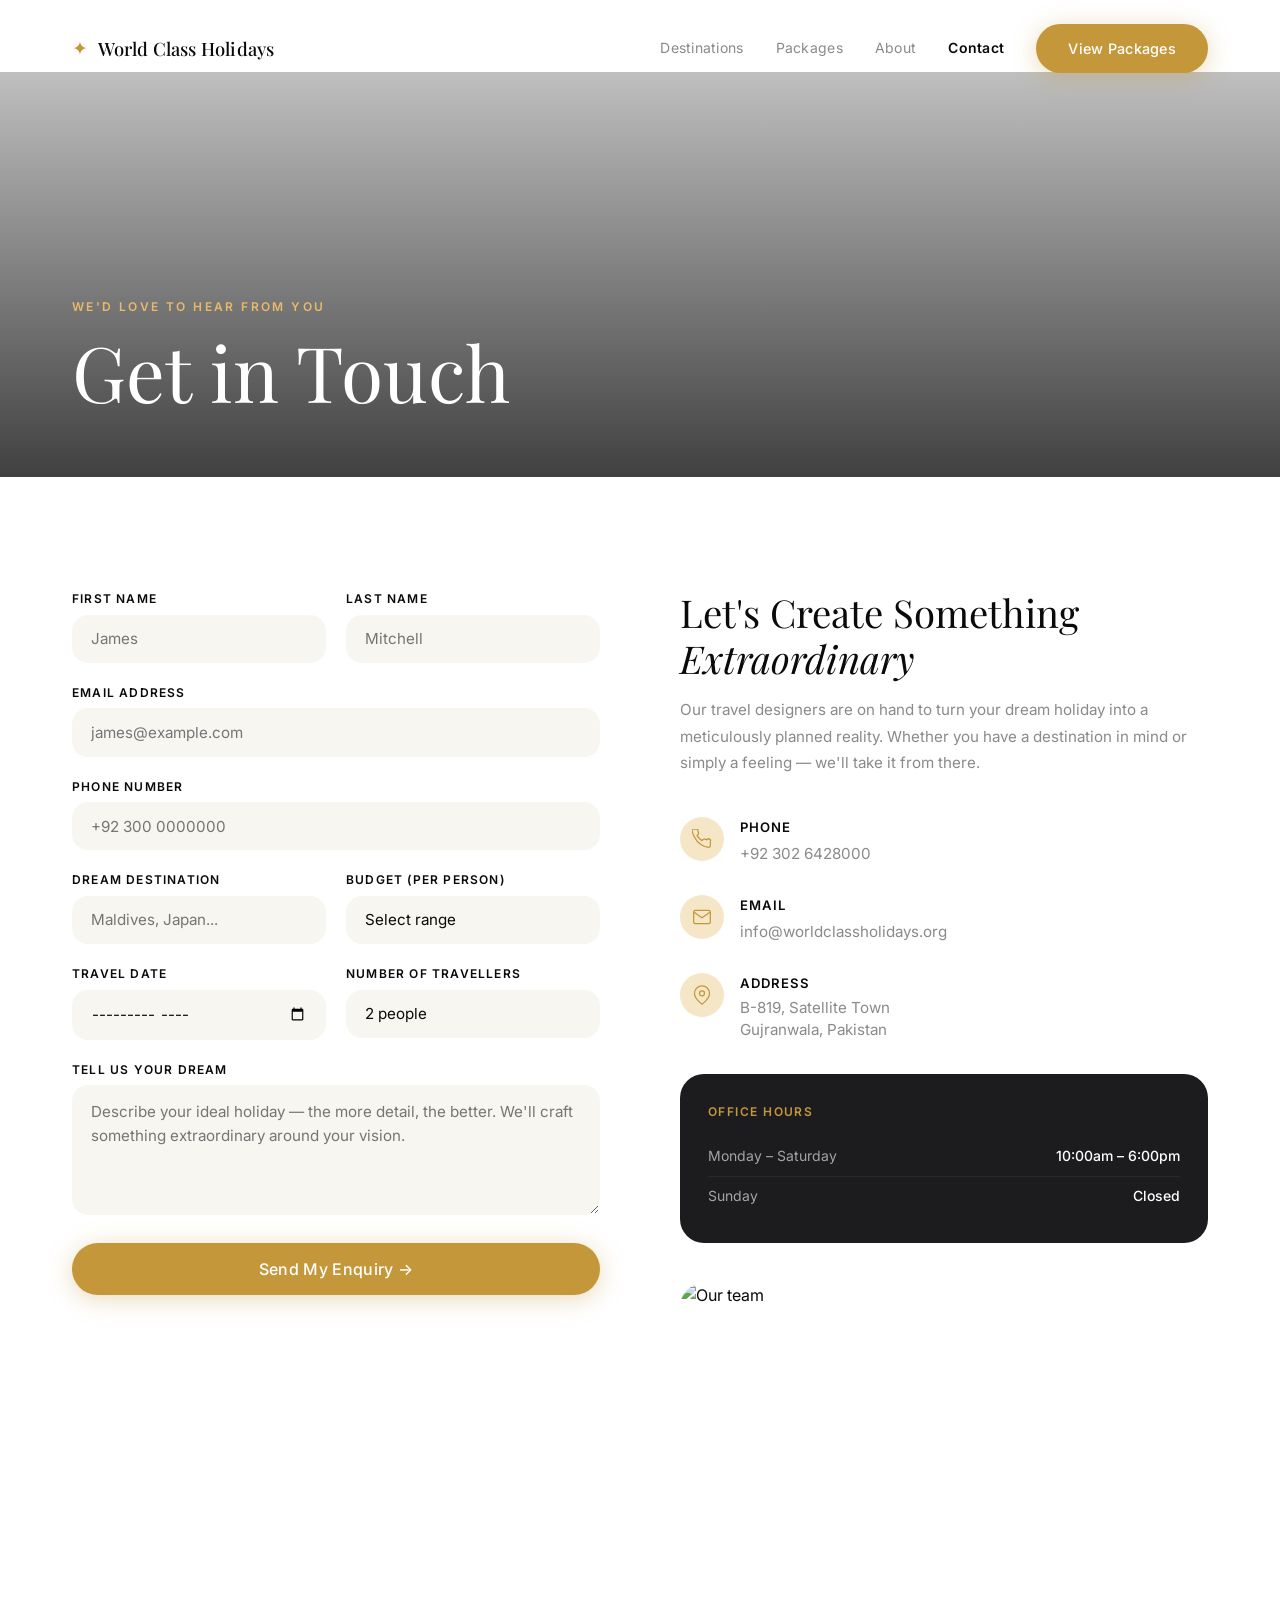
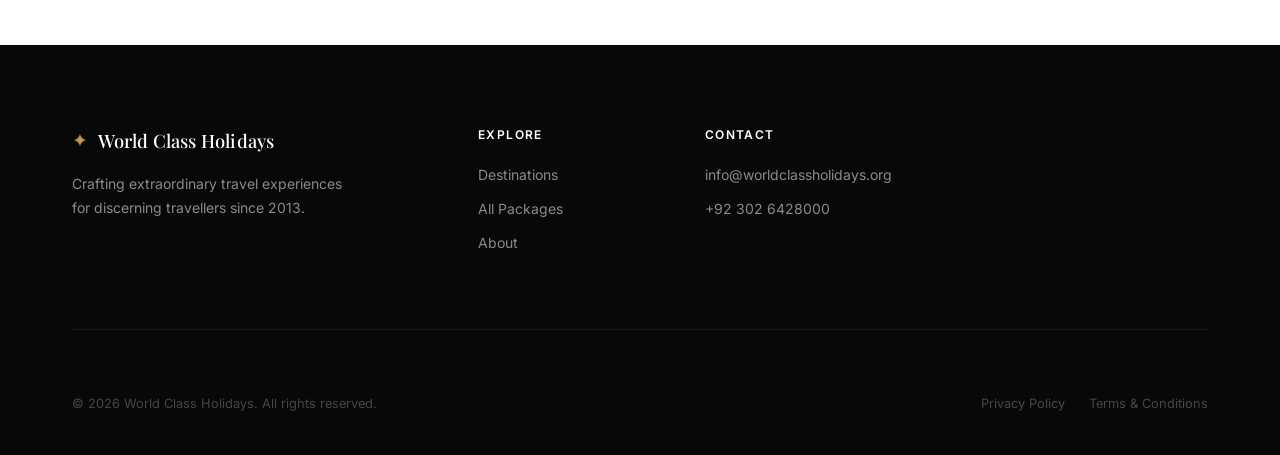
==== commit c58ebdb5: "update contact information across all pages" ====
--- a/contact.html
+++ b/contact.html
@@ -206,7 +206,7 @@
             </div>
             <div class="form-group">
               <label>Phone Number</label>
-              <input type="tel" placeholder="+44 7700 900000" />
+              <input type="tel" placeholder="+92 300 0000000" />
             </div>
             <div class="form-row">
               <div class="form-group">
@@ -268,7 +268,7 @@
             </div>
             <div class="contact-detail__text">
               <strong>Phone</strong>
-              <a href="tel:+441234567890">+44 (0) 1234 567 890</a>
+              <a href="tel:+923026428000">+92 302 6428000</a>
             </div>
           </div>
 
@@ -278,7 +278,7 @@
             </div>
             <div class="contact-detail__text">
               <strong>Email</strong>
-              <a href="mailto:hello@worldclassholidays.org">hello@worldclassholidays.org</a>
+              <a href="mailto:info@worldclassholidays.org">info@worldclassholidays.org</a>
             </div>
           </div>
 
@@ -288,23 +288,19 @@
             </div>
             <div class="contact-detail__text">
               <strong>Address</strong>
-              <p>12 Mayfair Square, London W1K 2AB<br />United Kingdom</p>
+              <p>B-819, Satellite Town<br />Gujranwala, Pakistan</p>
             </div>
           </div>
 
           <div class="hours-card">
             <h4>Office Hours</h4>
             <div class="hours-row">
-              <span>Monday – Friday</span>
-              <strong>9:00am – 7:00pm</strong>
-            </div>
-            <div class="hours-row">
-              <span>Saturday</span>
-              <strong>10:00am – 4:00pm</strong>
+              <span>Monday – Saturday</span>
+              <strong>10:00am – 6:00pm</strong>
             </div>
             <div class="hours-row">
               <span>Sunday</span>
-              <strong>Emergency only</strong>
+              <strong>Closed</strong>
             </div>
           </div>
 
@@ -335,8 +331,8 @@
         </div>
         <div class="footer__col">
           <h4>Contact</h4>
-          <a href="mailto:hello@worldclassholidays.org">hello@worldclassholidays.org</a>
-          <a href="tel:+441234567890">+44 (0) 1234 567 890</a>
+          <a href="mailto:info@worldclassholidays.org">info@worldclassholidays.org</a>
+          <a href="tel:+923026428000">+92 302 6428000</a>
         </div>
       </div>
       <div class="footer__bottom">
